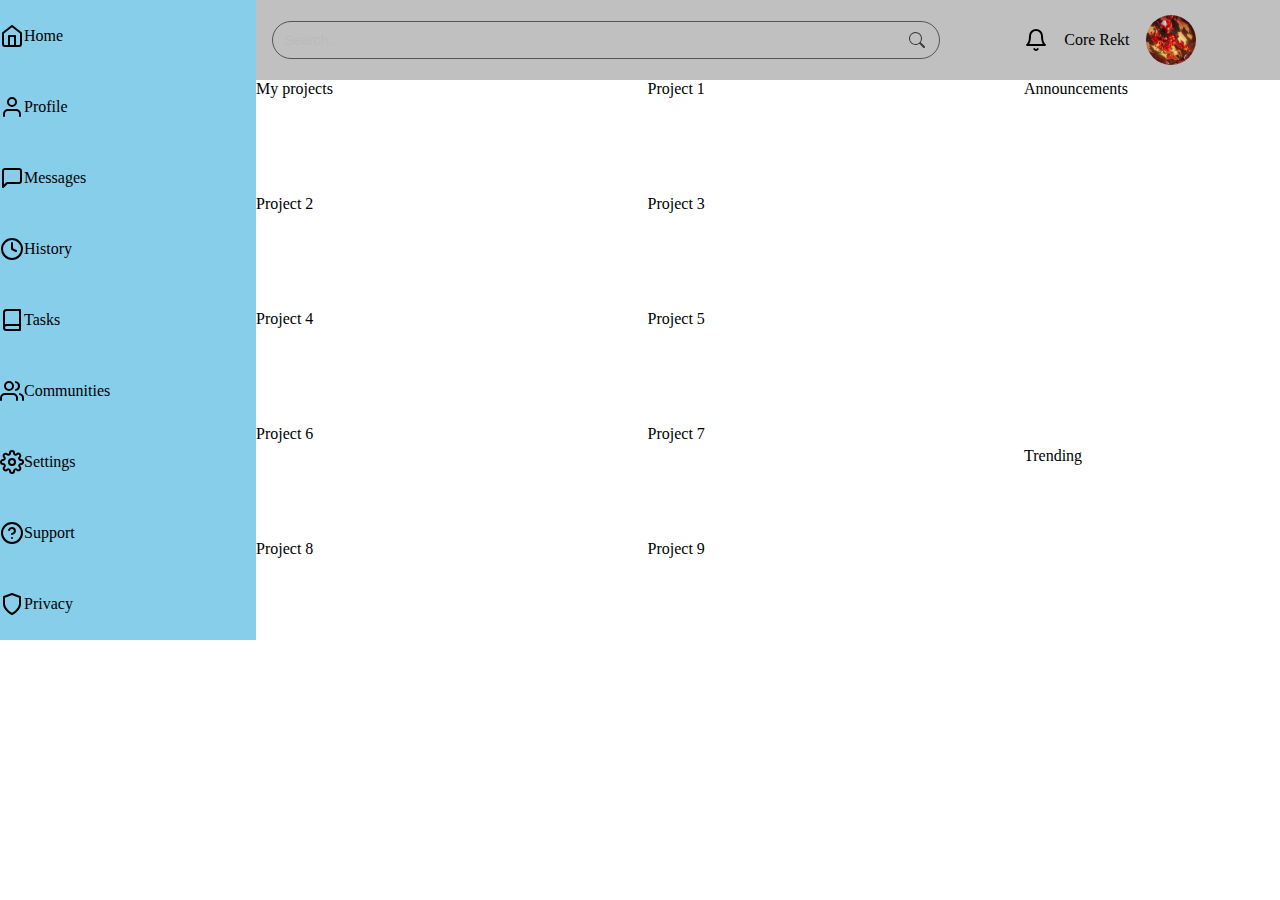
==== index.html @ f2a6fdd2 "Add styling to header" ====
<!DOCTYPE html>
<html lang="en">
<head>
    <meta charset="UTF-8">
    <meta name="viewport" content="width=device-width, initial-scale=1.0">
    <title>Document</title>
    <link href="styles.css" rel="stylesheet">
</head>
<body>
    <div class="wrapper">
        <div class="sidebar">
            <div class="home">
                <img src="./icons/home.svg" alt="Home Icon">Home</div>
            <div class="profile">
                <img src="./icons/profile.svg" alt="Profile Icon">Profile </div>
            <div class="messages">
                <img src="./icons/messages.svg" alt="Messages Icon">Messages</div>
            <div class="history">
                <img src="./icons/history.svg" alt="History Icon">History</div>
            <div class="tasks">
                <img src="./icons/tasks.svg" alt="Tasks Icon">Tasks</div>
            <div class="communities">
                <img src="./icons/communities.svg" alt="Communities Icon">Communities</div>
            <div class="settings">
                <img src="./icons/settings.svg" alt="Settings Icon">Settings</div>
            <div class="support">
                <img src="./icons/support.svg" alt="Support Icon">Support</div>
            <div class="privacy">
                <img src="./icons/privacy.svg" alt="Privacy Icon">Privacy</div>
        </div>
        <div class="header">
            <div class="searchbar">
                <form class="search-form" action="" method="get">
                    <input type="search" placeholder="Search...">
                    <button type="submit" class="search">Search</button>
                  </form>
            </div>
            <div class="right">
                <img src="./icons/bell.svg" alt="Notifications">
                <p>Core Rekt</p>
                <div class="profile-picture"></div>
            </div>
        </div>
        <div class="project">
            My projects
            <div class="project-item">Project 1</div>
            <div class="project-item">Project 2</div>
            <div class="project-item">Project 3</div>
            <div class="project-item">Project 4</div>
            <div class="project-item">Project 5</div>
            <div class="project-item">Project 6</div>
            <div class="project-item">Project 7</div>
            <div class="project-item">Project 8</div>
            <div class="project-item">Project 9</div>
        </div>
        <div class="announcements">Announcements</div>
        <div class="trending">Trending</div>
        
    </div>
</body>
</html>
---- styles.css ----
* {
    margin: 0;
    padding: 0;
}

:root {
    --sidebarcolor: skyblue;
}

.wrapper {
    display: grid;
    grid-template-columns: 1fr 3fr 1fr;
}

.sidebar {
    background-color: var(--sidebarcolor);
    grid-column: 1/2;
    grid-row: 1/5;
    display: grid;
    align-items: center;
}

.sidebar div {
    display: grid;
    grid-template-columns: auto 1fr;
    align-items: center;
}

.header {
    grid-column: 2/-1;
    display: flex;
    padding-left: 1rem;
    max-height: 5rem;
    background-color: silver;
}

/* Search bar */

.searchbar {
    flex: 1;
    display: flex;
    align-items: center;
}
.search-form {
    color: #555;
    display: flex;
    padding: 2px;
    border: 1px solid currentColor;
    border-radius: 25px;
    flex: 1;
  }

input[type="search"] {
    border: none;
    background: transparent;
    margin: 0;
    padding: 7px 8px;
    font-size: 14px;
    color: inherit;
    border: 1px solid transparent;
    border-radius: inherit;
    flex: 1;
}

input[type="search"]::placeholder {
    color: #bbb;
}

button.search {
    text-indent: -999px;
    overflow: hidden;
    width: 40px;
    padding: 0;
    margin: 0;
    border: 1px solid transparent;
    border-radius: inherit;
    background: transparent url("data:image/svg+xml,%3Csvg xmlns='http://www.w3.org/2000/svg' width='16' height='16' class='bi bi-search' viewBox='0 0 16 16'%3E%3Cpath d='M11.742 10.344a6.5 6.5 0 1 0-1.397 1.398h-.001c.03.04.062.078.098.115l3.85 3.85a1 1 0 0 0 1.415-1.414l-3.85-3.85a1.007 1.007 0 0 0-.115-.1zM12 6.5a5.5 5.5 0 1 1-11 0 5.5 5.5 0 0 1 11 0z'%3E%3C/path%3E%3C/svg%3E") no-repeat center;
    cursor: pointer;
    opacity: 0.7;
 
  }
  

button.search:hover {
    opacity: 1;
  }


button.search:focus,
input[type="search"]:focus {
    box-shadow: 0 0 3px 0 #1183d6;
    border-color: #1183d6;
    outline: none;
}
 
/* -------------------- */

.right {
    display: flex;
    padding: 20px 1px;
    flex: 0.25 0 auto;
    justify-content: center;
    align-items: center;
    gap: 1rem;
}

.profile-picture {
    background: url("./images/background\ 1.29.41\ AM.png");
    background-size: cover;
    border-radius: 50%;
    width: 50px;
    height: 50px;
}

.project {
    display: grid;
    grid-template-columns: repeat(auto-fit, minmax(250px, 1fr));
    grid-column: 2/3;
    grid-row: 2/5;
    gap: 15px;
}

.project-item {
    height: 100px;
}

.announcements {
    grid-column: 3/4;
    grid-row: 2/4;
}

.trending {
    grid-row: 4/5;
}
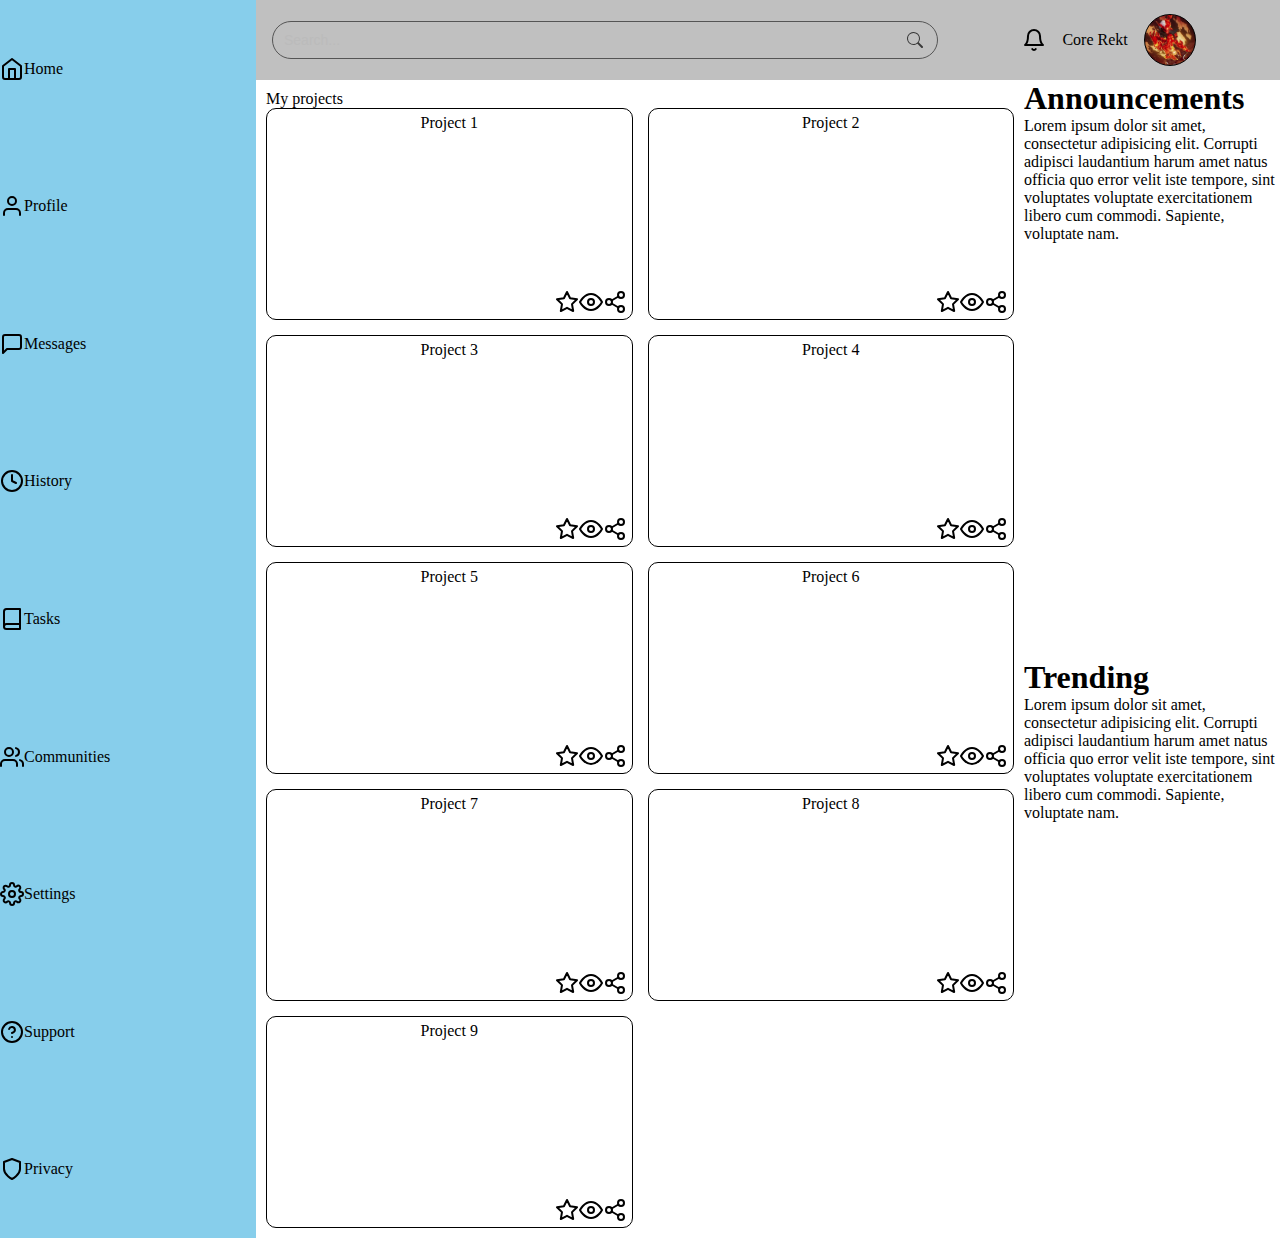
==== commit c5248470: "Add icons to project cards" ====
--- a/index.html
+++ b/index.html
@@ -5,6 +5,7 @@
     <meta name="viewport" content="width=device-width, initial-scale=1.0">
     <title>Document</title>
     <link href="styles.css" rel="stylesheet">
+    <script src="code.js" defer></script>
 </head>
 <body>
     <div class="wrapper">
@@ -41,21 +42,36 @@
                 <div class="profile-picture"></div>
             </div>
         </div>
-        <div class="project">
-            My projects
-            <div class="project-item">Project 1</div>
-            <div class="project-item">Project 2</div>
-            <div class="project-item">Project 3</div>
-            <div class="project-item">Project 4</div>
-            <div class="project-item">Project 5</div>
-            <div class="project-item">Project 6</div>
-            <div class="project-item">Project 7</div>
-            <div class="project-item">Project 8</div>
-            <div class="project-item">Project 9</div>
+        <div class="project-wrapper">
+            <p>My projects</p>
+            <div class="project">
+                <div class="project-item">Project 1</div>
+                <div class="project-item">Project 2</div>
+                <div class="project-item">Project 3</div>
+                <div class="project-item">Project 4</div>
+                <div class="project-item">Project 5</div>
+                <div class="project-item">Project 6</div>
+                <div class="project-item">Project 7</div>
+                <div class="project-item">Project 8</div>
+                <div class="project-item">Project 9</div>
+            </div>
         </div>
-        <div class="announcements">Announcements</div>
-        <div class="trending">Trending</div>
+        <div class="announcements">
+            <h1>Announcements</h1>
+            <p>Lorem ipsum dolor sit amet, consectetur adipisicing elit. 
+                Corrupti adipisci laudantium harum amet natus officia quo error 
+                velit iste tempore, sint voluptates voluptate exercitationem 
+                libero cum commodi. Sapiente, voluptate nam.</p>
+        </div>
+        <div class="trending">
+            <h1>Trending</h1>
+            <p>Lorem ipsum dolor sit amet, consectetur adipisicing elit. 
+                Corrupti adipisci laudantium harum amet natus officia quo error 
+                velit iste tempore, sint voluptates voluptate exercitationem 
+                libero cum commodi. Sapiente, voluptate nam.</p>
+        </div>
         
     </div>
 </body>
-</html>+</html>
+
--- a/styles.css
+++ b/styles.css
@@ -10,12 +10,13 @@
 .wrapper {
     display: grid;
     grid-template-columns: 1fr 3fr 1fr;
+    /* grid-template-rows: repeat(4, 1fr); */
 }
 
 .sidebar {
     background-color: var(--sidebarcolor);
     grid-column: 1/2;
-    grid-row: 1/5;
+    grid-row: 1/4;
     display: grid;
     align-items: center;
 }
@@ -107,28 +108,68 @@
 .profile-picture {
     background: url("./images/background\ 1.29.41\ AM.png");
     background-size: cover;
+    border: 1px solid black;
     border-radius: 50%;
     width: 50px;
     height: 50px;
 }
 
+.project-wrapper {
+    padding: 10px;
+    grid-column: 2/3;
+    grid-row: 2/4;
+}
+
 .project {
     display: grid;
     grid-template-columns: repeat(auto-fit, minmax(250px, 1fr));
-    grid-column: 2/3;
-    grid-row: 2/5;
     gap: 15px;
 }
 
 .project-item {
-    height: 100px;
+    height: 200px;
+    border-radius: 10px;
+    border: 1px solid black;
+    padding: 5px;
+    display: flex;
+    flex-direction: column;
+    justify-content: space-between;
+    align-items: center;
+}
+
+.project-item:hover {
+    background-color: yellow;
+}
+
+.icon-wrapper {
+    display: flex;
+    align-self: end;
+}
+
+.descWrapper {
+    overflow: hidden;
+}
+
+.descWrapper:hover {
+    overflow: auto;
+}
+
+.descDiv {
+    padding: 0 10px;
+    
+}
+
+.descDiv p {
+    text-align: justify;
+}
+
+.icon:hover {
+    fill: gray;
+    
 }
 
 .announcements {
     grid-column: 3/4;
-    grid-row: 2/4;
+    grid-row: 2/3;
+    /* margin: 10px 10px 10px 0px; */
 }
-
-.trending {
-    grid-row: 4/5;
-}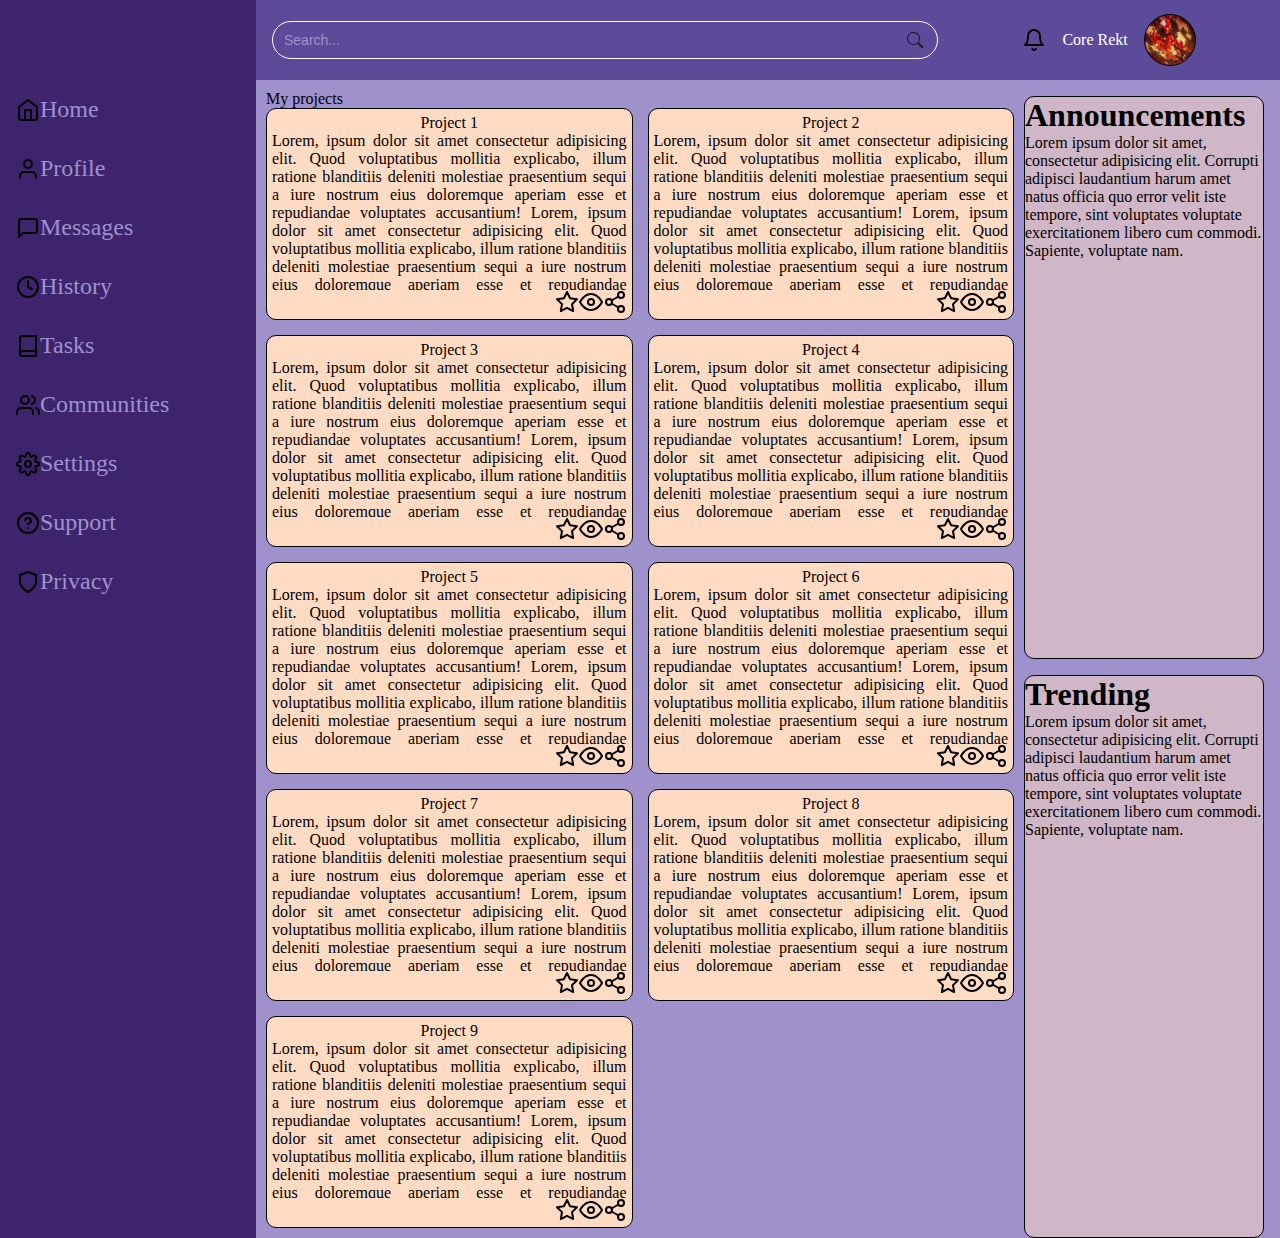
==== commit 56415345: "Add some styling" ====
--- a/index.html
+++ b/index.html
@@ -9,6 +9,7 @@
 </head>
 <body>
     <div class="wrapper">
+        <div class="corner"></div>
         <div class="sidebar">
             <div class="home">
                 <img src="./icons/home.svg" alt="Home Icon">Home</div>
@@ -75,3 +76,4 @@
 </body>
 </html>
 
+
--- a/styles.css
+++ b/styles.css
@@ -4,27 +4,48 @@
 }
 
 :root {
-    --sidebarcolor: skyblue;
+    --dark-violet: #3D246C;
+    --violet: #5C4B99;
+    --light-violet: #9F91CC;
+    --peach: #FFDBC3;
+    --dark-peach: #ffdbc382;
+    --black: #000000;
+    --white: #FFFFFF;
 }
 
 .wrapper {
     display: grid;
     grid-template-columns: 1fr 3fr 1fr;
+    background-color: var(--light-violet);
     /* grid-template-rows: repeat(4, 1fr); */
 }
 
+.corner {
+    grid-column: 1/2;
+    grid-row: 1/2;
+    background-color: var(--dark-violet);
+}
+
+
 .sidebar {
-    background-color: var(--sidebarcolor);
+    background-color: var(--dark-violet);
     grid-column: 1/2;
-    grid-row: 1/4;
-    display: grid;
-    align-items: center;
+    grid-row: 2/4;
+    display: flex;
+    flex-direction: column;
+    color: var(--light-violet);
+    
 }
 
 .sidebar div {
-    display: grid;
-    grid-template-columns: auto 1fr;
-    align-items: center;
+    display: flex;
+    align-items: center;
+    font-size: 1.5rem;
+    padding: 1rem;
+}
+
+.sidebar div:hover {
+    background-color: var(--light-violet);
 }
 
 .header {
@@ -32,7 +53,8 @@
     display: flex;
     padding-left: 1rem;
     max-height: 5rem;
-    background-color: silver;
+    background-color: var(--violet);
+    color: var(--white);
 }
 
 /* Search bar */
@@ -43,7 +65,7 @@
     align-items: center;
 }
 .search-form {
-    color: #555;
+    color: var(--white);
     display: flex;
     padding: 2px;
     border: 1px solid currentColor;
@@ -64,7 +86,7 @@
 }
 
 input[type="search"]::placeholder {
-    color: #bbb;
+    color: var(--light-violet);
 }
 
 button.search {
@@ -118,6 +140,8 @@
     padding: 10px;
     grid-column: 2/3;
     grid-row: 2/4;
+    background-color: var(--light-violet);
+    color: var(--black);
 }
 
 .project {
@@ -135,10 +159,11 @@
     flex-direction: column;
     justify-content: space-between;
     align-items: center;
+    background-color: var(--peach);
 }
 
 .project-item:hover {
-    background-color: yellow;
+    background-color: var(--dark-peach);
 }
 
 .icon-wrapper {
@@ -146,20 +171,16 @@
     align-self: end;
 }
 
-.descWrapper {
+.paraWrapper {
     overflow: hidden;
 }
 
-.descWrapper:hover {
+.paraWrapper:hover {
     overflow: auto;
 }
 
-.descDiv {
-    padding: 0 10px;
-    
-}
-
-.descDiv p {
+
+.paraWrapper p {
     text-align: justify;
 }
 
@@ -171,5 +192,18 @@
 .announcements {
     grid-column: 3/4;
     grid-row: 2/3;
-    /* margin: 10px 10px 10px 0px; */
-}
+
+    margin-top: 1rem;
+    margin-right: 1rem;
+    background-color: var(--dark-peach);
+    border: 1px solid black;
+    border-radius: 10px;
+}
+
+.trending {
+    margin-top: 1rem;
+    margin-right: 1rem;
+    background-color: var(--dark-peach);
+    border: 1px solid black;
+    border-radius: 10px;
+}
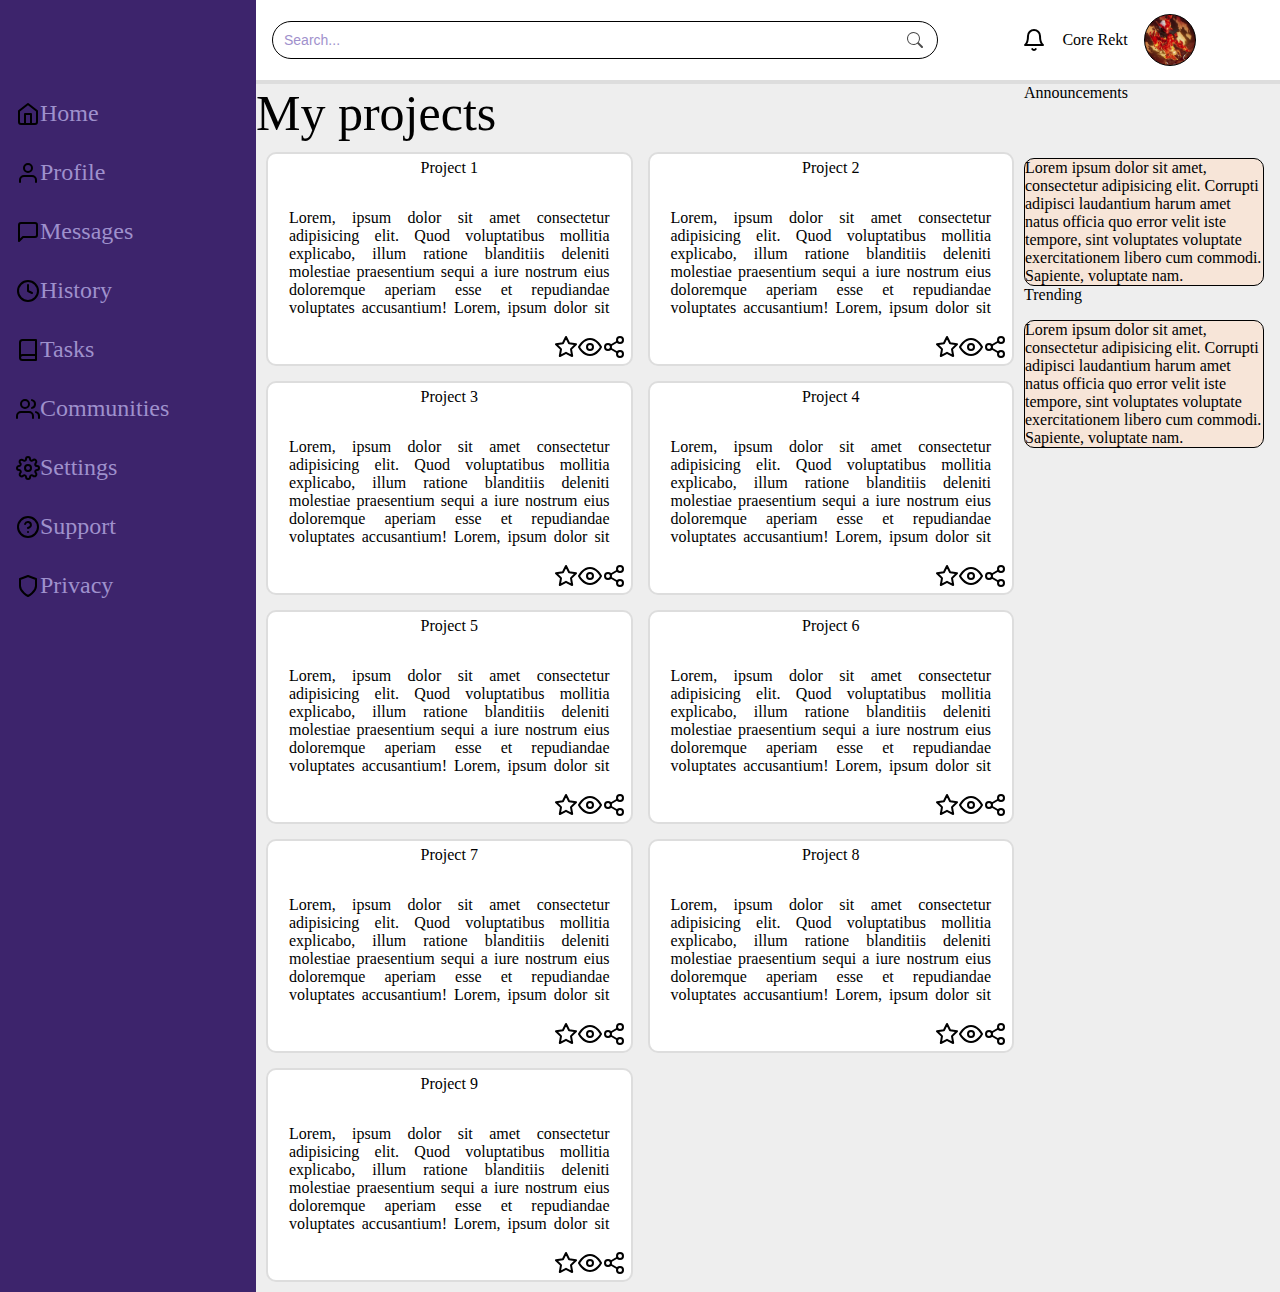
==== commit ab882615: "Add more styling to body" ====
--- a/index.html
+++ b/index.html
@@ -43,8 +43,8 @@
                 <div class="profile-picture"></div>
             </div>
         </div>
+        <div class="project-header">My projects</div>
         <div class="project-wrapper">
-            <p>My projects</p>
             <div class="project">
                 <div class="project-item">Project 1</div>
                 <div class="project-item">Project 2</div>
@@ -57,15 +57,15 @@
                 <div class="project-item">Project 9</div>
             </div>
         </div>
+        <div class="announcement-header">Announcements</div>
         <div class="announcements">
-            <h1>Announcements</h1>
             <p>Lorem ipsum dolor sit amet, consectetur adipisicing elit. 
                 Corrupti adipisci laudantium harum amet natus officia quo error 
                 velit iste tempore, sint voluptates voluptate exercitationem 
                 libero cum commodi. Sapiente, voluptate nam.</p>
         </div>
+        <div class="trending-header">Trending</div>
         <div class="trending">
-            <h1>Trending</h1>
             <p>Lorem ipsum dolor sit amet, consectetur adipisicing elit. 
                 Corrupti adipisci laudantium harum amet natus officia quo error 
                 velit iste tempore, sint voluptates voluptate exercitationem 
--- a/styles.css
+++ b/styles.css
@@ -11,12 +11,18 @@
     --dark-peach: #ffdbc382;
     --black: #000000;
     --white: #FFFFFF;
+    --gray: #eee;
+    --dark-gray: #ddd;
+    --yellow: yellow;
+    --gold: gold;
+    --blue: skyblue;
+
 }
 
 .wrapper {
     display: grid;
     grid-template-columns: 1fr 3fr 1fr;
-    background-color: var(--light-violet);
+    background-color: var(--gray);
     /* grid-template-rows: repeat(4, 1fr); */
 }
 
@@ -30,7 +36,7 @@
 .sidebar {
     background-color: var(--dark-violet);
     grid-column: 1/2;
-    grid-row: 2/4;
+    grid-row: 2/7;
     display: flex;
     flex-direction: column;
     color: var(--light-violet);
@@ -53,8 +59,9 @@
     display: flex;
     padding-left: 1rem;
     max-height: 5rem;
-    background-color: var(--violet);
-    color: var(--white);
+    background-color: var(--white);
+    color: var(--black);
+    border-bottom: 4px solid var(--dark-gray);
 }
 
 /* Search bar */
@@ -65,7 +72,7 @@
     align-items: center;
 }
 .search-form {
-    color: var(--white);
+    color: var(--black);
     display: flex;
     padding: 2px;
     border: 1px solid currentColor;
@@ -136,11 +143,18 @@
     height: 50px;
 }
 
+.project-header {
+    grid-column: 2/3;
+    font-size: 50px;
+    
+
+}
+
 .project-wrapper {
     padding: 10px;
     grid-column: 2/3;
-    grid-row: 2/4;
-    background-color: var(--light-violet);
+    grid-row: 3/7;
+    background-color: var(--gray);
     color: var(--black);
 }
 
@@ -153,26 +167,41 @@
 .project-item {
     height: 200px;
     border-radius: 10px;
-    border: 1px solid black;
+    border: 2px solid var(--dark-gray);
     padding: 5px;
     display: flex;
     flex-direction: column;
     justify-content: space-between;
     align-items: center;
-    background-color: var(--peach);
+    background-color: var(--white);
 }
 
 .project-item:hover {
-    background-color: var(--dark-peach);
+    /* background-color: var(--light-violet); */
+    border: 2px solid var(--dark-violet);
 }
 
 .icon-wrapper {
     display: flex;
     align-self: end;
+}
+
+.star:hover {
+    fill: var(--yellow);
+}
+
+.share:hover {
+    fill: var(--blue);
+}
+
+.pressed {
+    fill: var(--gold);
 }
 
 .paraWrapper {
     overflow: hidden;
+    padding: 1rem;
+    margin: 1rem 0;
 }
 
 .paraWrapper:hover {
@@ -184,14 +213,17 @@
     text-align: justify;
 }
 
-.icon:hover {
-    fill: gray;
+
+
+
+.announcement-header {
+    grid-column: 3/4;
     
 }
 
 .announcements {
     grid-column: 3/4;
-    grid-row: 2/3;
+ 
 
     margin-top: 1rem;
     margin-right: 1rem;
@@ -200,10 +232,17 @@
     border-radius: 10px;
 }
 
+.trending-header {
+    grid-column: 3/4;
+
+}
+
 .trending {
+    grid-column: 3/4;
     margin-top: 1rem;
     margin-right: 1rem;
     background-color: var(--dark-peach);
     border: 1px solid black;
     border-radius: 10px;
 }
+
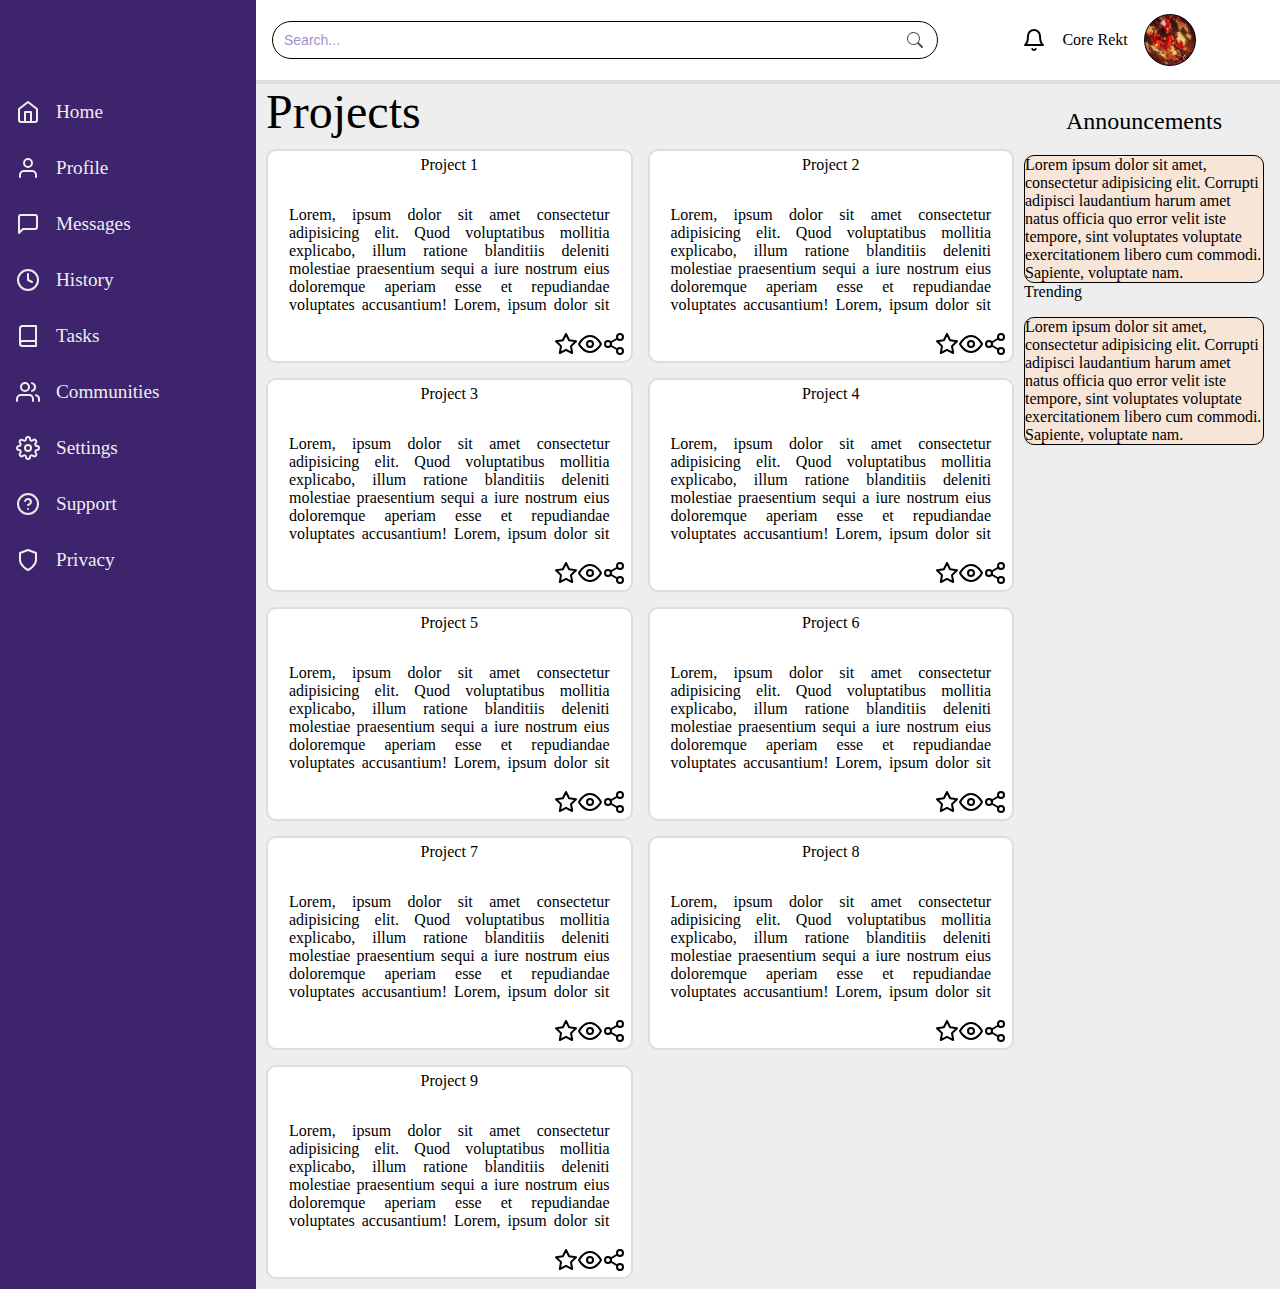
==== commit 453ea751: "Add sidebar styling" ====
--- a/index.html
+++ b/index.html
@@ -12,23 +12,23 @@
         <div class="corner"></div>
         <div class="sidebar">
             <div class="home">
-                <img src="./icons/home.svg" alt="Home Icon">Home</div>
+                <svg xmlns="http://www.w3.org/2000/svg" width="24" height="24" viewBox="0 0 24 24" fill="none" stroke="currentColor" stroke-width="2" stroke-linecap="round" stroke-linejoin="round" class="feather feather-home"><path d="M3 9l9-7 9 7v11a2 2 0 0 1-2 2H5a2 2 0 0 1-2-2z"></path><polyline points="9 22 9 12 15 12 15 22"></polyline></svg><p>Home</p></div>
             <div class="profile">
-                <img src="./icons/profile.svg" alt="Profile Icon">Profile </div>
+                <svg xmlns="http://www.w3.org/2000/svg" width="24" height="24" viewBox="0 0 24 24" fill="none" stroke="currentColor" stroke-width="2" stroke-linecap="round" stroke-linejoin="round" class="feather feather-user"><path d="M20 21v-2a4 4 0 0 0-4-4H8a4 4 0 0 0-4 4v2"></path><circle cx="12" cy="7" r="4"></circle></svg><p>Profile</p> </div>
             <div class="messages">
-                <img src="./icons/messages.svg" alt="Messages Icon">Messages</div>
+                <svg xmlns="http://www.w3.org/2000/svg" width="24" height="24" viewBox="0 0 24 24" fill="none" stroke="currentColor" stroke-width="2" stroke-linecap="round" stroke-linejoin="round" class="feather feather-message-square"><path d="M21 15a2 2 0 0 1-2 2H7l-4 4V5a2 2 0 0 1 2-2h14a2 2 0 0 1 2 2z"></path></svg><p>Messages</p></div>
             <div class="history">
-                <img src="./icons/history.svg" alt="History Icon">History</div>
+                <svg xmlns="http://www.w3.org/2000/svg" width="24" height="24" viewBox="0 0 24 24" fill="none" stroke="currentColor" stroke-width="2" stroke-linecap="round" stroke-linejoin="round" class="feather feather-clock"><circle cx="12" cy="12" r="10"></circle><polyline points="12 6 12 12 16 14"></polyline></svg><p>History</p></div>
             <div class="tasks">
-                <img src="./icons/tasks.svg" alt="Tasks Icon">Tasks</div>
+                <svg xmlns="http://www.w3.org/2000/svg" width="24" height="24" viewBox="0 0 24 24" fill="none" stroke="currentColor" stroke-width="2" stroke-linecap="round" stroke-linejoin="round" class="feather feather-book"><path d="M4 19.5A2.5 2.5 0 0 1 6.5 17H20"></path><path d="M6.5 2H20v20H6.5A2.5 2.5 0 0 1 4 19.5v-15A2.5 2.5 0 0 1 6.5 2z"></path></svg><p>Tasks</p></div>
             <div class="communities">
-                <img src="./icons/communities.svg" alt="Communities Icon">Communities</div>
+                <svg xmlns="http://www.w3.org/2000/svg" width="24" height="24" viewBox="0 0 24 24" fill="none" stroke="currentColor" stroke-width="2" stroke-linecap="round" stroke-linejoin="round" class="feather feather-users"><path d="M17 21v-2a4 4 0 0 0-4-4H5a4 4 0 0 0-4 4v2"></path><circle cx="9" cy="7" r="4"></circle><path d="M23 21v-2a4 4 0 0 0-3-3.87"></path><path d="M16 3.13a4 4 0 0 1 0 7.75"></path></svg><p>Communities</p></div>
             <div class="settings">
-                <img src="./icons/settings.svg" alt="Settings Icon">Settings</div>
+                <svg xmlns="http://www.w3.org/2000/svg" width="24" height="24" viewBox="0 0 24 24" fill="none" stroke="currentColor" stroke-width="2" stroke-linecap="round" stroke-linejoin="round" class="feather feather-settings"><circle cx="12" cy="12" r="3"></circle><path d="M19.4 15a1.65 1.65 0 0 0 .33 1.82l.06.06a2 2 0 0 1 0 2.83 2 2 0 0 1-2.83 0l-.06-.06a1.65 1.65 0 0 0-1.82-.33 1.65 1.65 0 0 0-1 1.51V21a2 2 0 0 1-2 2 2 2 0 0 1-2-2v-.09A1.65 1.65 0 0 0 9 19.4a1.65 1.65 0 0 0-1.82.33l-.06.06a2 2 0 0 1-2.83 0 2 2 0 0 1 0-2.83l.06-.06a1.65 1.65 0 0 0 .33-1.82 1.65 1.65 0 0 0-1.51-1H3a2 2 0 0 1-2-2 2 2 0 0 1 2-2h.09A1.65 1.65 0 0 0 4.6 9a1.65 1.65 0 0 0-.33-1.82l-.06-.06a2 2 0 0 1 0-2.83 2 2 0 0 1 2.83 0l.06.06a1.65 1.65 0 0 0 1.82.33H9a1.65 1.65 0 0 0 1-1.51V3a2 2 0 0 1 2-2 2 2 0 0 1 2 2v.09a1.65 1.65 0 0 0 1 1.51 1.65 1.65 0 0 0 1.82-.33l.06-.06a2 2 0 0 1 2.83 0 2 2 0 0 1 0 2.83l-.06.06a1.65 1.65 0 0 0-.33 1.82V9a1.65 1.65 0 0 0 1.51 1H21a2 2 0 0 1 2 2 2 2 0 0 1-2 2h-.09a1.65 1.65 0 0 0-1.51 1z"></path></svg><p>Settings</p></div>
             <div class="support">
-                <img src="./icons/support.svg" alt="Support Icon">Support</div>
+                <svg xmlns="http://www.w3.org/2000/svg" width="24" height="24" viewBox="0 0 24 24" fill="none" stroke="currentColor" stroke-width="2" stroke-linecap="round" stroke-linejoin="round" class="feather feather-help-circle"><circle cx="12" cy="12" r="10"></circle><path d="M9.09 9a3 3 0 0 1 5.83 1c0 2-3 3-3 3"></path><line x1="12" y1="17" x2="12.01" y2="17"></line></svg><p>Support</p></div>
             <div class="privacy">
-                <img src="./icons/privacy.svg" alt="Privacy Icon">Privacy</div>
+                <svg xmlns="http://www.w3.org/2000/svg" width="24" height="24" viewBox="0 0 24 24" fill="none" stroke="currentColor" stroke-width="2" stroke-linecap="round" stroke-linejoin="round" class="feather feather-shield"><path d="M12 22s8-4 8-10V5l-8-3-8 3v7c0 6 8 10 8 10z"></path></svg><p>Privacy</p></div>
         </div>
         <div class="header">
             <div class="searchbar">
@@ -43,7 +43,7 @@
                 <div class="profile-picture"></div>
             </div>
         </div>
-        <div class="project-header">My projects</div>
+        <div class="project-header">Projects</div>
         <div class="project-wrapper">
             <div class="project">
                 <div class="project-item">Project 1</div>
--- a/styles.css
+++ b/styles.css
@@ -39,19 +39,24 @@
     grid-row: 2/7;
     display: flex;
     flex-direction: column;
-    color: var(--light-violet);
+    
     
 }
 
 .sidebar div {
     display: flex;
     align-items: center;
-    font-size: 1.5rem;
+    font-size: 1.2rem;
     padding: 1rem;
+    border-radius: 25px;
+    color: var(--gray);
+    display: flex;
+    gap: 1rem
 }
 
 .sidebar div:hover {
     background-color: var(--light-violet);
+    
 }
 
 .header {
@@ -145,7 +150,8 @@
 
 .project-header {
     grid-column: 2/3;
-    font-size: 50px;
+    font-size: 3rem;
+    padding-left: 10px;
     
 
 }
@@ -213,18 +219,16 @@
     text-align: justify;
 }
 
-
-
-
 .announcement-header {
     grid-column: 3/4;
-    
+    font-size: 1.5rem;
+    text-align: center;
+    margin-right: 1rem;
+    padding-top: 1.5rem;
 }
 
 .announcements {
     grid-column: 3/4;
- 
-
     margin-top: 1rem;
     margin-right: 1rem;
     background-color: var(--dark-peach);
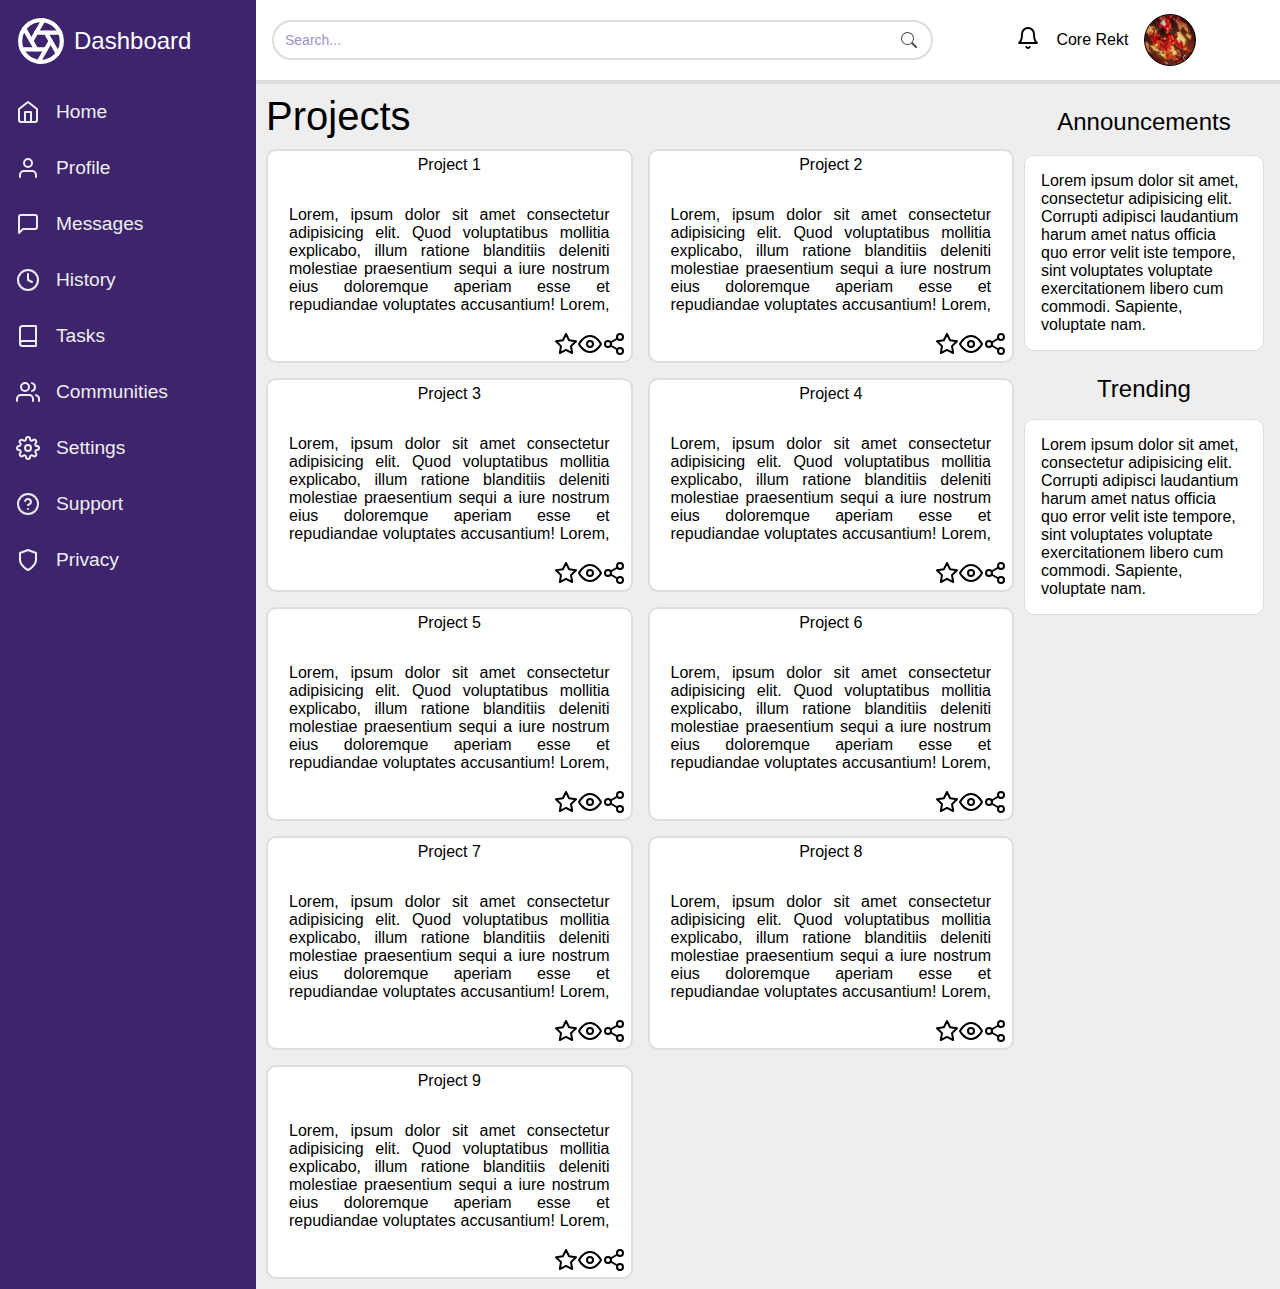
==== commit 60c50db2: "Add bell dropdown and upper left logo" ====
--- a/index.html
+++ b/index.html
@@ -9,7 +9,12 @@
 </head>
 <body>
     <div class="wrapper">
-        <div class="corner"></div>
+        <div class="corner">
+            <div class="bannerLogo">
+                <svg xmlns="http://www.w3.org/2000/svg" width="50" height="50" viewBox="0 0 24 24" fill="none" stroke="currentColor" stroke-width="2" stroke-linecap="round" stroke-linejoin="round" class="feather feather-aperture"><circle cx="12" cy="12" r="10"></circle><line x1="14.31" y1="8" x2="20.05" y2="17.94"></line><line x1="9.69" y1="8" x2="21.17" y2="8"></line><line x1="7.38" y1="12" x2="13.12" y2="2.06"></line><line x1="9.69" y1="16" x2="3.95" y2="6.06"></line><line x1="14.31" y1="16" x2="2.83" y2="16"></line><line x1="16.62" y1="12" x2="10.88" y2="21.94"></line></svg>
+                <p>Dashboard</p>
+            </div>
+        </div>
         <div class="sidebar">
             <div class="home">
                 <svg xmlns="http://www.w3.org/2000/svg" width="24" height="24" viewBox="0 0 24 24" fill="none" stroke="currentColor" stroke-width="2" stroke-linecap="round" stroke-linejoin="round" class="feather feather-home"><path d="M3 9l9-7 9 7v11a2 2 0 0 1-2 2H5a2 2 0 0 1-2-2z"></path><polyline points="9 22 9 12 15 12 15 22"></polyline></svg><p>Home</p></div>
@@ -38,7 +43,13 @@
                   </form>
             </div>
             <div class="right">
-                <img src="./icons/bell.svg" alt="Notifications">
+                <div class="dropdown">
+                    <img src="./icons/bell.svg" alt="Notifications">
+                    <div class="dropdown-options">
+                        <div class="notification">Notifications</div>
+                        <div class="logout">Logout</div>
+                      </div>
+                </div>
                 <p>Core Rekt</p>
                 <div class="profile-picture"></div>
             </div>
--- a/styles.css
+++ b/styles.css
@@ -1,6 +1,7 @@
 * {
     margin: 0;
     padding: 0;
+    font-family: Arial, Helvetica, sans-serif;
 }
 
 :root {
@@ -16,7 +17,6 @@
     --yellow: yellow;
     --gold: gold;
     --blue: skyblue;
-
 }
 
 .wrapper {
@@ -30,6 +30,16 @@
     grid-column: 1/2;
     grid-row: 1/2;
     background-color: var(--dark-violet);
+    color: white;
+}
+
+.bannerLogo {
+    display: flex;
+    padding-left: 1rem;
+    padding-top: 1rem;
+    font-size: 1.5rem;
+    align-items:center;
+    gap: 0.5rem;
 }
 
 
@@ -39,6 +49,7 @@
     grid-row: 2/7;
     display: flex;
     flex-direction: column;
+    
     
     
 }
@@ -75,12 +86,13 @@
     flex: 1;
     display: flex;
     align-items: center;
+
 }
 .search-form {
     color: var(--black);
     display: flex;
     padding: 2px;
-    border: 1px solid currentColor;
+    border: 2px solid var(--dark-gray);
     border-radius: 25px;
     flex: 1;
   }
@@ -95,6 +107,8 @@
     border: 1px solid transparent;
     border-radius: inherit;
     flex: 1;
+    border-top-right-radius: 0;
+    border-bottom-right-radius: 0;
 }
 
 input[type="search"]::placeholder {
@@ -112,12 +126,15 @@
     background: transparent url("data:image/svg+xml,%3Csvg xmlns='http://www.w3.org/2000/svg' width='16' height='16' class='bi bi-search' viewBox='0 0 16 16'%3E%3Cpath d='M11.742 10.344a6.5 6.5 0 1 0-1.397 1.398h-.001c.03.04.062.078.098.115l3.85 3.85a1 1 0 0 0 1.415-1.414l-3.85-3.85a1.007 1.007 0 0 0-.115-.1zM12 6.5a5.5 5.5 0 1 1-11 0 5.5 5.5 0 0 1 11 0z'%3E%3C/path%3E%3C/svg%3E") no-repeat center;
     cursor: pointer;
     opacity: 0.7;
+    border-top-left-radius: 0;
+    border-bottom-left-radius: 0;
  
   }
   
 
 button.search:hover {
     opacity: 1;
+    background-color: var(--light-violet)
   }
 
 
@@ -138,6 +155,43 @@
     align-items: center;
     gap: 1rem;
 }
+
+.dropdown-options {
+    display: none;
+    position: absolute;
+    overflow: auto;
+    flex-direction: column;
+
+    border-radius: 10px;
+    border-top-left-radius: 0;
+    background-color: inherit;
+    padding: 10px;
+    font-size: 20px;
+}
+
+.dropdown {
+    border-top-left-radius: 5px;
+    border-top-right-radius: 5px;
+}
+
+.dropdown:hover {
+    background-color: var(--light-violet);
+}
+
+.dropdown:hover .dropdown-options {
+display: flex;
+}
+
+.dropdown-options div {
+    border-radius: 5px;
+    padding: 10px;
+}
+
+.dropdown-options div:hover {
+    background-color: var(--white);
+    color: var(--dark-violet)
+}
+    
 
 .profile-picture {
     background: url("./images/background\ 1.29.41\ AM.png");
@@ -150,8 +204,9 @@
 
 .project-header {
     grid-column: 2/3;
-    font-size: 3rem;
+    font-size: 2.5rem;
     padding-left: 10px;
+    padding-top: 10px;
     
 
 }
@@ -182,7 +237,7 @@
     background-color: var(--white);
 }
 
-.project-item:hover {
+.project-item:hover, .announcements:hover, .trending:hover {
     /* background-color: var(--light-violet); */
     border: 2px solid var(--dark-violet);
 }
@@ -192,16 +247,12 @@
     align-self: end;
 }
 
-.star:hover {
-    fill: var(--yellow);
-}
-
-.share:hover {
-    fill: var(--blue);
+.icon:hover {
+    fill: var(--light-violet);
 }
 
 .pressed {
-    fill: var(--gold);
+    fill: var(--violet);
 }
 
 .paraWrapper {
@@ -231,13 +282,18 @@
     grid-column: 3/4;
     margin-top: 1rem;
     margin-right: 1rem;
-    background-color: var(--dark-peach);
-    border: 1px solid black;
+    background-color: var(--white);
+    border: 1px solid var(--dark-gray);
     border-radius: 10px;
+    padding: 1rem;
 }
 
 .trending-header {
     grid-column: 3/4;
+    font-size: 1.5rem;
+    text-align: center;
+    margin-right: 1rem;
+    padding-top: 1.5rem;
 
 }
 
@@ -245,8 +301,9 @@
     grid-column: 3/4;
     margin-top: 1rem;
     margin-right: 1rem;
-    background-color: var(--dark-peach);
-    border: 1px solid black;
+    background-color: var(--white);
+    border: 1px solid var(--dark-gray);
     border-radius: 10px;
-}
-
+    padding: 1rem;
+}
+
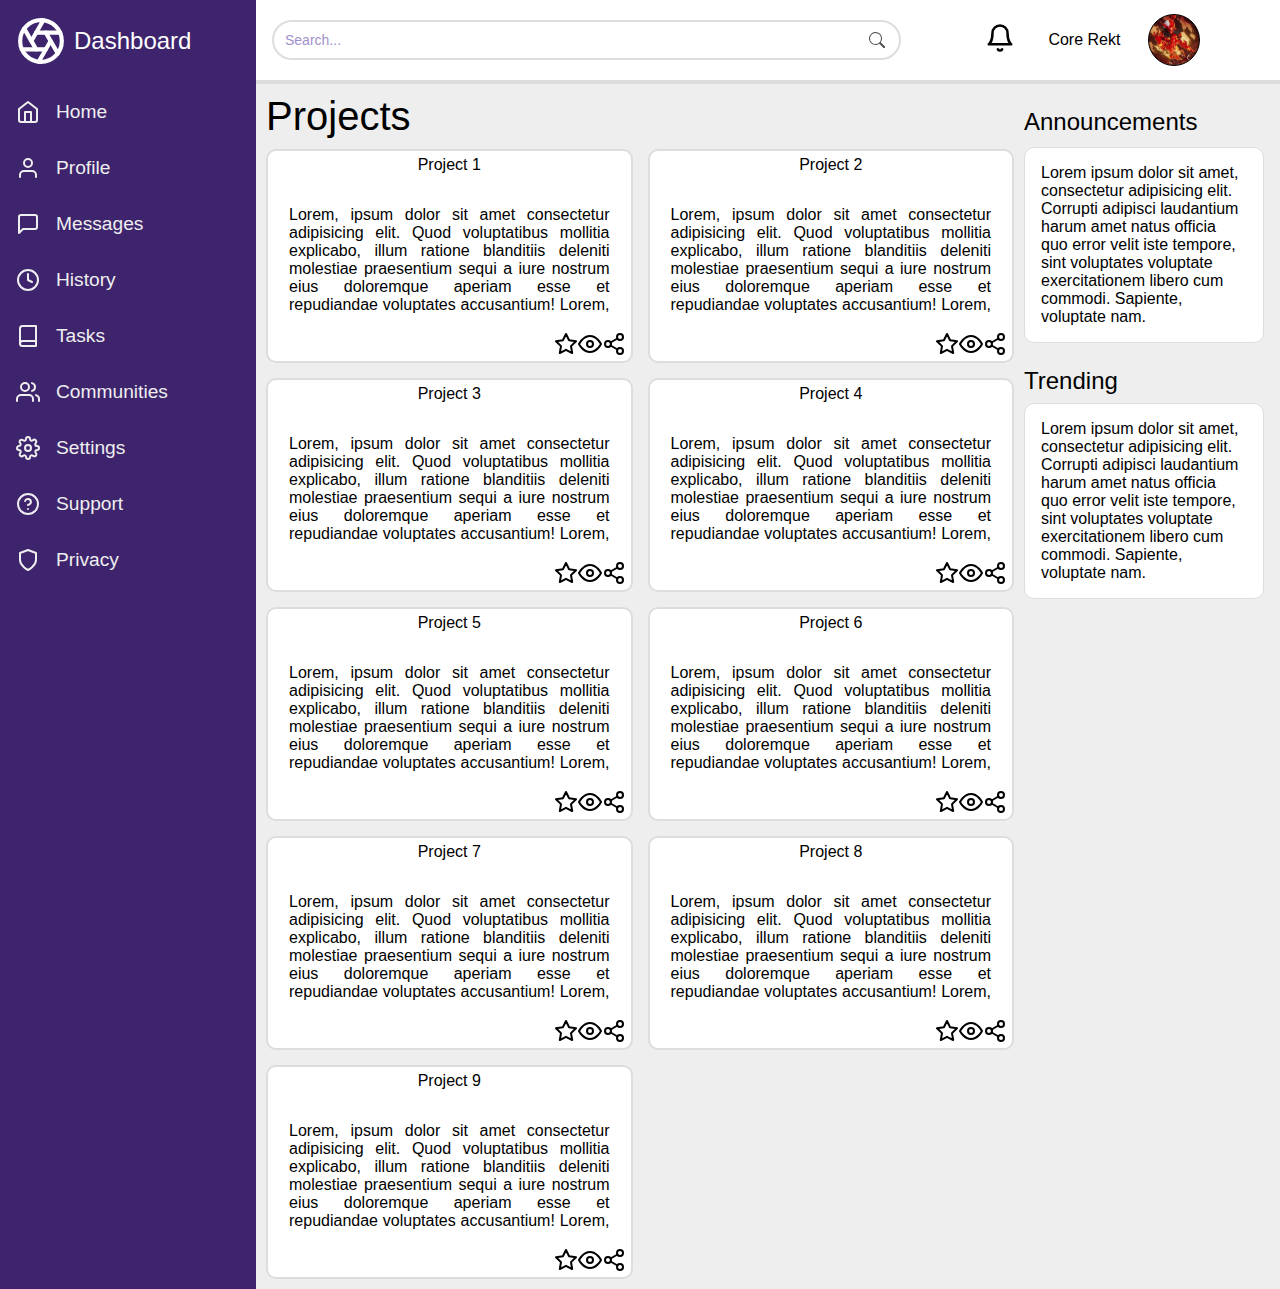
==== commit a42ff5df: "Improve bell dropdown" ====
--- a/index.html
+++ b/index.html
@@ -44,13 +44,13 @@
             </div>
             <div class="right">
                 <div class="dropdown">
-                    <img src="./icons/bell.svg" alt="Notifications">
+                    <svg xmlns="http://www.w3.org/2000/svg" width="30" height="30" viewBox="0 0 24 24" fill="none" stroke="currentColor" stroke-width="2" stroke-linecap="round" stroke-linejoin="round" class="feather feather-bell"><path d="M18 8A6 6 0 0 0 6 8c0 7-3 9-3 9h18s-3-2-3-9"></path><path d="M13.73 21a2 2 0 0 1-3.46 0"></path></svg>
                     <div class="dropdown-options">
                         <div class="notification">Notifications</div>
                         <div class="logout">Logout</div>
                       </div>
                 </div>
-                <p>Core Rekt</p>
+                <div class="profile-name">Core Rekt</div>
                 <div class="profile-picture"></div>
             </div>
         </div>
--- a/styles.css
+++ b/styles.css
@@ -156,31 +156,34 @@
     gap: 1rem;
 }
 
+
+.dropdown {
+    border-top-left-radius: 5px;
+    border-top-right-radius: 5px;
+    padding: 5px;
+}
+
+.dropdown:hover {
+    background-color: var(--light-violet);
+}
+
+.dropdown:hover .dropdown-options {
+display: flex;
+}
+
 .dropdown-options {
     display: none;
     position: absolute;
     overflow: auto;
     flex-direction: column;
-
     border-radius: 10px;
     border-top-left-radius: 0;
     background-color: inherit;
     padding: 10px;
+    margin-left: -5px;
     font-size: 20px;
 }
 
-.dropdown {
-    border-top-left-radius: 5px;
-    border-top-right-radius: 5px;
-}
-
-.dropdown:hover {
-    background-color: var(--light-violet);
-}
-
-.dropdown:hover .dropdown-options {
-display: flex;
-}
 
 .dropdown-options div {
     border-radius: 5px;
@@ -191,7 +194,15 @@
     background-color: var(--white);
     color: var(--dark-violet)
 }
-    
+
+.profile-name {
+    border-radius: 10px;
+    padding: 0.75rem;
+}
+
+.profile-name:hover {
+    background-color: var(--light-violet);
+}
 
 .profile-picture {
     background: url("./images/background\ 1.29.41\ AM.png");
@@ -273,14 +284,14 @@
 .announcement-header {
     grid-column: 3/4;
     font-size: 1.5rem;
-    text-align: center;
+    
     margin-right: 1rem;
     padding-top: 1.5rem;
 }
 
 .announcements {
     grid-column: 3/4;
-    margin-top: 1rem;
+    margin-top: 0.5rem;
     margin-right: 1rem;
     background-color: var(--white);
     border: 1px solid var(--dark-gray);
@@ -291,7 +302,6 @@
 .trending-header {
     grid-column: 3/4;
     font-size: 1.5rem;
-    text-align: center;
     margin-right: 1rem;
     padding-top: 1.5rem;
 
@@ -299,7 +309,7 @@
 
 .trending {
     grid-column: 3/4;
-    margin-top: 1rem;
+    margin-top: 0.5rem;
     margin-right: 1rem;
     background-color: var(--white);
     border: 1px solid var(--dark-gray);
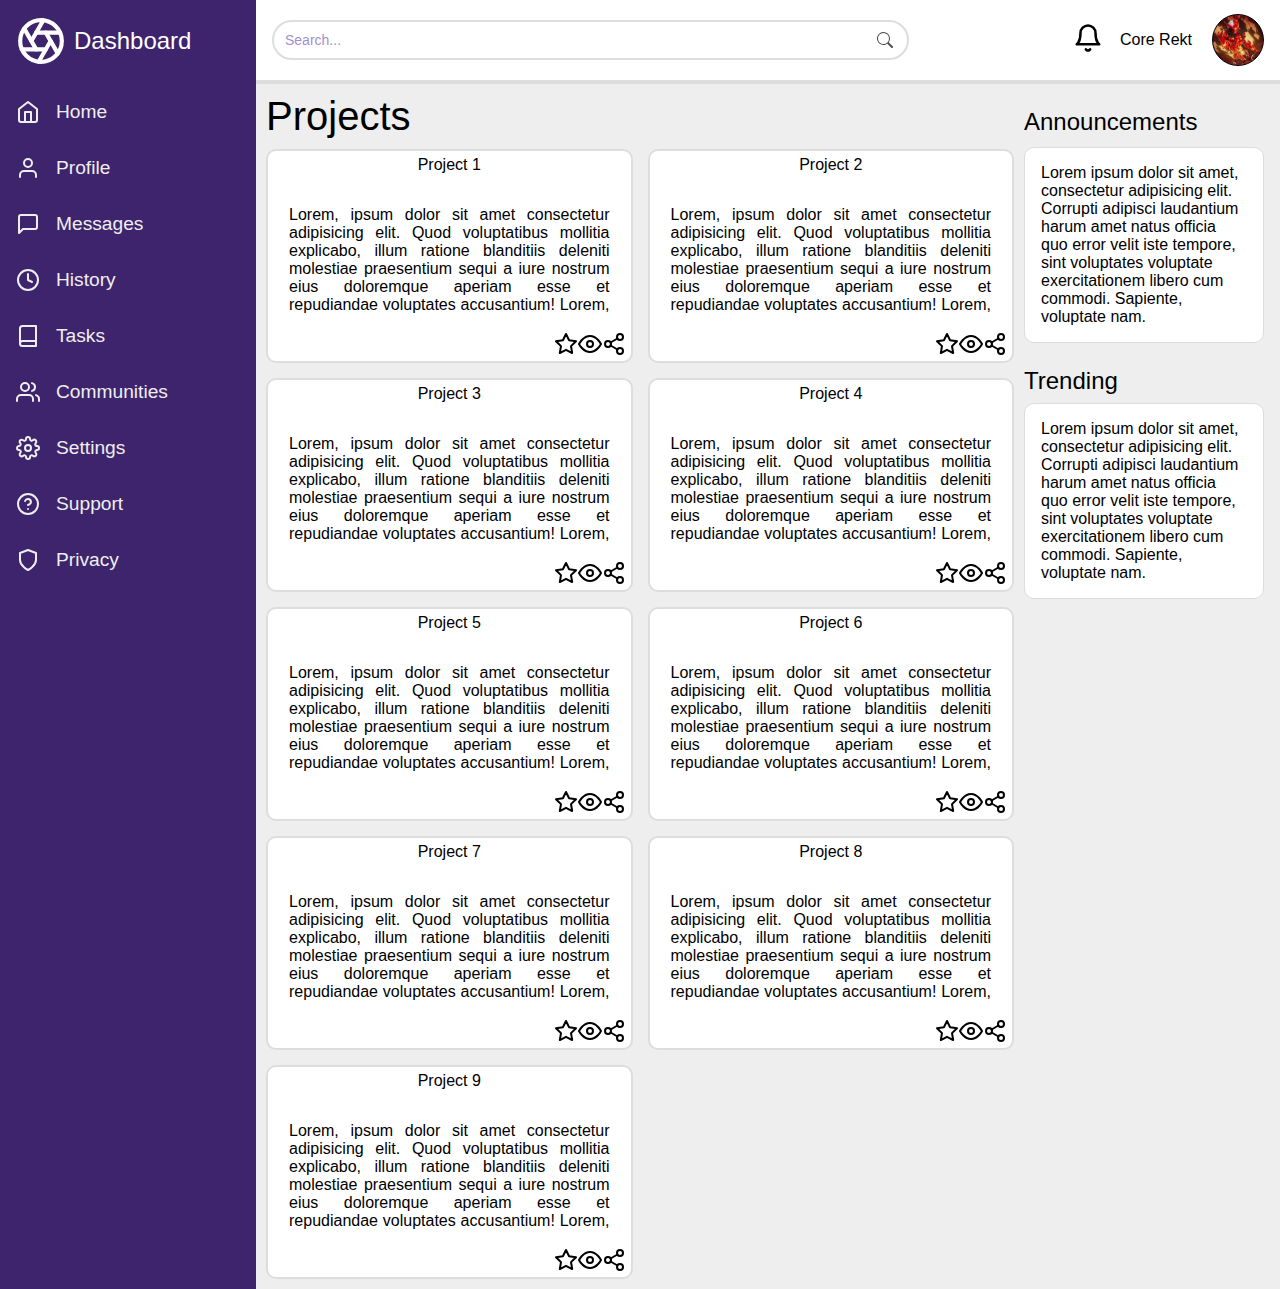
==== commit 6d8ca3b5: "Fix responsiveness of right sidebar" ====
--- a/index.html
+++ b/index.html
@@ -50,8 +50,10 @@
                         <div class="logout">Logout</div>
                       </div>
                 </div>
-                <div class="profile-name">Core Rekt</div>
-                <div class="profile-picture"></div>
+                <dis class="profileWrapper">
+                    <div class="profile-name">Core Rekt</div>
+                    <div class="profile-picture"></div>
+                </dis>
             </div>
         </div>
         <div class="project-header">Projects</div>
--- a/styles.css
+++ b/styles.css
@@ -19,6 +19,10 @@
     --blue: skyblue;
 }
 
+body {
+    background-color: var(--gray);
+}
+
 .wrapper {
     display: grid;
     grid-template-columns: 1fr 3fr 1fr;
@@ -37,6 +41,7 @@
     display: flex;
     padding-left: 1rem;
     padding-top: 1rem;
+    padding-right: 1rem;
     font-size: 1.5rem;
     align-items:center;
     gap: 0.5rem;
@@ -149,11 +154,11 @@
 
 .right {
     display: flex;
-    padding: 20px 1px;
+    padding: 20px 0;
+    padding-right: 1rem;
     flex: 0.25 0 auto;
-    justify-content: center;
-    align-items: center;
-    gap: 1rem;
+    justify-content: end;
+    align-items: center;
 }
 
 
@@ -193,6 +198,12 @@
 .dropdown-options div:hover {
     background-color: var(--white);
     color: var(--dark-violet)
+}
+
+.profileWrapper {
+    display: flex;
+    align-items: center;
+    gap: 0.5rem;
 }
 
 .profile-name {
@@ -218,6 +229,7 @@
     font-size: 2.5rem;
     padding-left: 10px;
     padding-top: 10px;
+    background-color: var(--gray);
     
 
 }
@@ -284,9 +296,9 @@
 .announcement-header {
     grid-column: 3/4;
     font-size: 1.5rem;
-    
     margin-right: 1rem;
     padding-top: 1.5rem;
+    background-color: var(--gray);
 }
 
 .announcements {
@@ -304,7 +316,7 @@
     font-size: 1.5rem;
     margin-right: 1rem;
     padding-top: 1.5rem;
-
+    background-color: var(--gray);
 }
 
 .trending {
